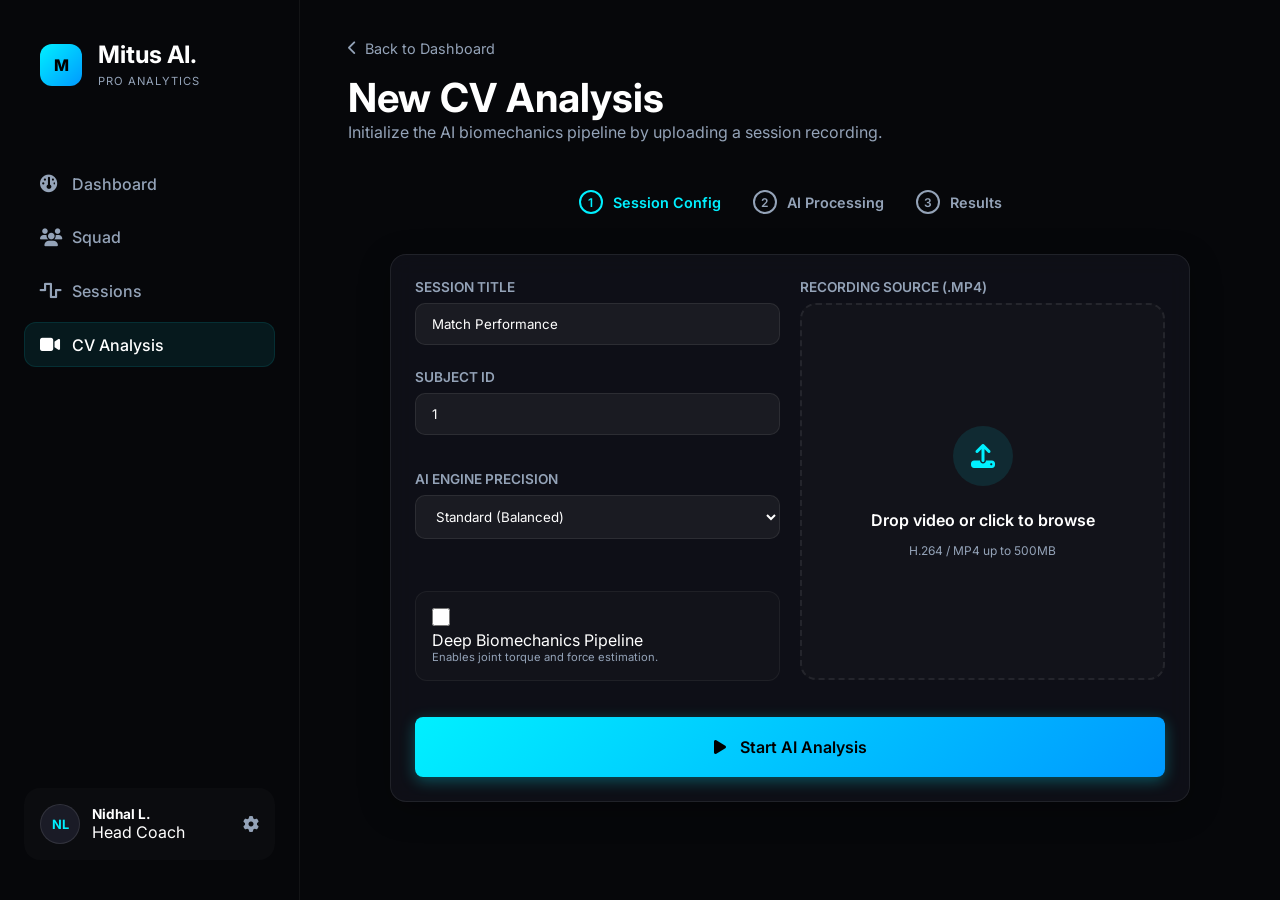
==== dashboard/index.html @ f9704382 "feat: update Procfile and README for improved project structure and clarity; add dashboard assets an" ====
<!DOCTYPE html>
<html lang="en">
<head>
    <meta charset="UTF-8">
    <meta name="viewport" content="width=device-width, initial-scale=1.0">
    <title>Mitus AI - CV Analysis</title>
    <!-- Fonts -->
    <link rel="preconnect" href="https://fonts.googleapis.com">
    <link rel="preconnect" href="https://fonts.gstatic.com" crossorigin>
    <link href="https://fonts.googleapis.com/css2?family=Inter:wght@300;400;500;600;700;800&family=Outfit:wght@400;600;800&display=swap" rel="stylesheet">
    <!-- Icons -->
    <link rel="stylesheet" href="https://cdnjs.cloudflare.com/ajax/libs/font-awesome/6.4.0/css/all.min.css">
    <link rel="stylesheet" href="dashboard.css">
    <style>
        .fade-in { animation: fadeIn 0.6s cubic-bezier(0.16, 1, 0.3, 1) forwards; }
        @keyframes fadeIn { from { opacity: 0; transform: translateY(20px); } to { opacity: 1; transform: translateY(0); } }
        
        .upload-card {
            max-width: 800px;
            margin: 2rem auto;
            width: 100%;
        }

        .step-indicator {
            display: flex;
            gap: 2rem;
            margin-bottom: 2.5rem;
            justify-content: center;
        }

        .step {
            display: flex;
            align-items: center;
            gap: 10px;
            color: var(--text-secondary);
            font-weight: 600;
            font-size: 0.9rem;
        }

        .step.active { color: var(--accent-neon); }
        .step-num {
            width: 24px;
            height: 24px;
            border-radius: 50%;
            border: 2px solid currentColor;
            display: flex;
            align-items: center;
            justify-content: center;
            font-size: 0.75rem;
        }

        .processing-view {
            display: none;
            flex-direction: column;
            align-items: center;
            justify-content: center;
            flex: 1;
            text-align: center;
        }

        .loading-ring-large {
            width: 150px;
            height: 150px;
            border: 4px solid rgba(0, 240, 255, 0.05);
            border-top: 4px solid var(--accent-neon);
            border-radius: 50%;
            animation: spin 1s linear infinite;
            margin-bottom: 3rem;
            position: relative;
            box-shadow: 0 0 40px rgba(0, 240, 255, 0.1);
        }

        .loading-ring-large::after {
            content: '';
            position: absolute;
            inset: 15px;
            border: 4px solid rgba(0, 153, 255, 0.05);
            border-bottom: 4px solid #0099ff;
            border-radius: 50%;
            animation: spin 1.5s linear reverse infinite;
        }
    </style>
</head>
<body>
    <div class="app-container">
        <!-- Sidebar -->
        <aside class="sidebar">
            <div class="brand">
                <div class="brand-logo" onclick="toggleSidebar()" style="cursor: pointer;">M</div>
                <div class="brand-text">
                    <h2>Mitus AI.</h2>
                    <span>PRO ANALYTICS</span>
                </div>
            </div>

            <nav>
                <ul class="nav-links">
                    <li><a href="dashboard.html"><i class="fa-solid fa-gauge"></i> <span>Dashboard</span></a></li>
                    <li><a href="#"><i class="fa-solid fa-users"></i> <span>Squad</span></a></li>
                    <li><a href="#"><i class="fa-solid fa-wave-square"></i> <span>Sessions</span></a></li>
                    <li class="active"><a href="/"><i class="fa-solid fa-video"></i> <span>CV Analysis</span></a></li>
                </ul>
            </nav>

            <div class="sidebar-footer">
                <div class="user-avatar">NL</div>
                <div class="user-info">
                    <h4>Nidhal L.</h4>
                    <p>Head Coach</p>
                </div>
                <i class="fa-solid fa-gear" style="margin-left: auto; color: var(--text-secondary); cursor: pointer;"></i>
            </div>
        </aside>

        <!-- Main Content -->
        <main class="main-content">
            
            <!-- STEP 1: UPLOAD INTERFACE -->
            <div id="uploadView" class="fade-in" style="width: 100%;">
                <header class="analysis-header" style="margin-bottom: 3rem;">
                    <div>
                        <a href="dashboard.html" class="back-link"><i class="fa-solid fa-chevron-left"></i> Back to Dashboard</a>
                        <h1 style="font-size: 2.5rem; margin-top: 0.5rem;">New CV Analysis</h1>
                        <p style="color: var(--text-secondary);">Initialize the AI biomechanics pipeline by uploading a session recording.</p>
                    </div>
                </header>

                <div class="step-indicator">
                    <div class="step active"><div class="step-num">1</div> Session Config</div>
                    <div class="step"><div class="step-num">2</div> AI Processing</div>
                    <div class="step"><div class="step-num">3</div> Results</div>
                </div>

                <div class="upload-card card glass">
                    <form id="analysisForm">
                        <div class="form-grid">
                            <!-- Left Column: Settings -->
                            <div class="span-6" style="display: flex; flex-direction: column; gap: 1.5rem;">
                                <div class="form-group">
                                    <label>Session Title</label>
                                    <input type="text" id="session_tags" name="session_tags" placeholder="e.g., Sprint Test - AC Milan" value="Match Performance">
                                </div>
                                <div class="form-grid" style="margin-bottom: 20px;">
                                    <div class="form-group span-12">
                                        <label for="player_id">Subject ID</label>
                                        <input type="number" id="player_id" name="player_id" value="1" min="1">
                                    </div>
                                    <div class="form-group span-12" style="margin-top: 1rem;">
                                        <label for="yolo_size">AI Engine Precision</label>
                                        <select id="yolo_size" name="yolo_size" style="width: 100%;">
                                            <option value="n">Nano (Real-time speed)</option>
                                            <option value="s" selected>Standard (Balanced)</option>
                                            <option value="m">Advanced (Clinical precision)</option>
                                            <option value="l">Elite (Maximum depth)</option>
                                        </select>
                                    </div>
                                    <!-- <div class="form-group span-12" style="margin-top: 1rem;">
                                        <label for="email">Send results to Email (Optional)</label>
                                        <input type="email" id="email" name="email" placeholder="e.g. coach@team.com" style="width: 100%;">
                                    </div> -->
                                </div>
                                <div class="checkbox-group" style="padding: 1rem; background: rgba(255,255,255,0.02); border-radius: 12px; border: 1px solid rgba(255,255,255,0.05);">
                                    <input type="checkbox" id="run_sports2d" name="run_sports2d">
                                    <div style="display: flex; flex-direction: column;">
                                        <label for="run_sports2d" style="margin: 0; color: white;">Deep Biomechanics Pipeline</label>
                                        <span style="font-size: 0.7rem; color: var(--text-secondary);">Enables joint torque and force estimation.</span>
                                    </div>
                                </div>
                            </div>

                            <!-- Right Column: Upload Area -->
                            <div class="span-6">
                                <div class="form-group" style="height: 100%;">
                                    <label>Recording Source (.MP4)</label>
                                    <div class="file-drop-zone" id="dropZone" style="height: calc(100% - 25px); min-height: 250px; display: flex; align-items: center; justify-content: center;">
                                        <input type="file" id="file" name="file" accept="video/mp4" required>
                                        <div class="drop-zone-text">
                                            <div style="width: 60px; height: 60px; border-radius: 50%; background: rgba(0,240,255,0.1); display: flex; align-items: center; justify-content: center; margin-bottom: 1rem;">
                                                <i class="fa-solid fa-upload" style="font-size: 1.5rem; color: var(--accent-neon);"></i>
                                            </div>
                                            <span style="font-weight: 600; color: white;">Drop video or click to browse</span>
                                            <p style="font-size: 0.75rem; margin-top: 5px;">H.264 / MP4 up to 500MB</p>
                                        </div>
                                    </div>
                                </div>
                            </div>

                            <div class="span-12" style="margin-top: 1rem;">
                                <button type="submit" id="submitBtn" class="btn btn-primary" style="width: 100%; padding: 1.25rem; font-size: 1rem;">
                                    <i class="fa-solid fa-play" style="margin-right: 10px;"></i> Start AI Analysis
                                </button>
                            </div>
                        </div>
                    </form>
                </div>
            </div>

            <!-- STEP 2: PROCESSING STATE -->
            <div id="processingView" class="processing-view fade-in">
                <div class="loading-ring-large"></div>
                <h1 id="loaderTitle" style="font-size: 2.5rem; margin-bottom: 1rem;">Neural Network Active</h1>
                <p id="loaderText" style="color: var(--text-secondary); font-size: 1.1rem; max-width: 500px; line-height: 1.6;">
                    The Mitus AI Engine is currently processing your video frames. This includes pose estimation, trajectory mapping, and biomechanical modeling.
                </p>
                
                <div style="width: 100%; max-width: 600px; margin-top: 4rem;">
                    <div style="display: flex; justify-content: space-between; margin-bottom: 10px; font-size: 0.85rem; font-weight: 600;">
                        <span id="currentStatus" style="color: var(--accent-neon);">INITIALIZING PIPELINE</span>
                        <span id="progressPercent">0%</span>
                    </div>
                    <div class="progress-track" style="width: 100%; height: 8px; background: rgba(255,255,255,0.05); border-radius: 4px; overflow: hidden;">
                        <div class="progress-fill" id="progressBar" style="height: 100%; background: linear-gradient(90deg, var(--accent-neon), #0099ff); width: 0%; box-shadow: 0 0 20px rgba(0,240,255,0.3); transition: width 0.5s ease;"></div>
                    </div>
                </div>

                <div id="eventStream" class="glass" style="margin-top: 3rem; width: 100%; max-width: 600px; border-radius: 16px; padding: 1.5rem; text-align: left;">
                    <h4 style="margin-bottom: 1rem; font-size: 0.8rem; text-transform: uppercase; color: var(--text-secondary); letter-spacing: 1px;">Telemetry Log</h4>
                    <div id="logItems" style="display: flex; flex-direction: column; gap: 8px;">
                        <!-- Logs will appear here -->
                    </div>
                </div>
            </div>

        </main>
    </div>

    <script>
        const form = document.getElementById('analysisForm');
        const submitBtn = document.getElementById('submitBtn');
        const uploadView = document.getElementById('uploadView');
        const processingView = document.getElementById('processingView');
        const progressBar = document.getElementById('progressBar');
        const progressPercent = document.getElementById('progressPercent');
        const currentStatus = document.getElementById('currentStatus');
        const logItems = document.getElementById('logItems');
        const loaderText = document.getElementById('loaderText');

        function toggleSidebar() {
            document.querySelector('.sidebar').classList.toggle('collapsed');
        }

        let pollInterval = null;
        let lastLogIndex = 0;

        function addLog(msg) {
            const div = document.createElement('div');
            div.className = 'fade-in';
            div.style.fontSize = '0.85rem';
            div.style.padding = '8px 12px';
            div.style.background = 'rgba(255,255,255,0.02)';
            div.style.borderRadius = '8px';
            div.style.color = '#94a3b8';
            div.innerHTML = `<span style="color: var(--accent-neon); margin-right: 10px;">[${new Date().toLocaleTimeString()}]</span> ${msg}`;
            logItems.prepend(div);
            if (logItems.children.length > 5) logItems.lastElementChild.remove();
        }

        function updateTelemetry(logs) {
            if (!logs || !Array.isArray(logs)) return;
            
            for (let i = lastLogIndex; i < logs.length; i++) {
                const logMsg = logs[i].split(' - ')[1] || logs[i];
                currentStatus.innerText = logMsg.toUpperCase();
                addLog(logMsg);
                
                // Heuristic for progress
                let progress = Math.min(95, (i / logs.length) * 100 + 10);
                if (logMsg.toLowerCase().includes('finalized')) progress = 100;
                
                progressBar.style.width = `${progress}%`;
                progressPercent.innerText = `${Math.round(progress)}%`;
                lastLogIndex++;
            }
        }

        async function pollStatus(jobId) {
            try {
                const response = await fetch(`/analyses/${jobId}`);
                if (!response.ok) return;
                
                const data = await response.json();
                updateTelemetry(data.logs);

                if (data.status === 'success') {
                    clearInterval(pollInterval);
                    progressBar.style.width = '100%';
                    progressPercent.innerText = '100%';
                    currentStatus.innerText = "PIPELINE COMPLETED";
                    
                    setTimeout(() => {
                        window.location.href = `dashboard.html?job_id=${jobId}`;
                    }, 1000);
                } else if (data.status === 'failed') {
                    clearInterval(pollInterval);
                    currentStatus.innerText = "ANALYSIS FAILED";
                    currentStatus.style.color = "#ef4444";
                    loaderText.innerText = data.error || "A critical error occurred in the AI engine.";
                    submitBtn.disabled = false;
                    addLog("CRITICAL ERROR: " + (data.error || "Engine Stopped"));
                }
            } catch (err) {
                console.error("Polling Error:", err);
            }
        }

        form.onsubmit = async (e) => {
            e.preventDefault();
            
            const fileInput = document.getElementById('file');
            if (fileInput.files.length === 0) {
                alert("Please select a video file.");
                return;
            }

            submitBtn.disabled = true;
            uploadView.style.display = 'none';
            processingView.style.display = 'flex';
            
            addLog("Uploading high-resolution capture...");
            
            const formData = new FormData(form);
            try {
                const response = await fetch('/analyze', {
                    method: 'POST',
                    body: formData
                });

                const data = await response.json();
                if (response.status === 202 || response.ok) {
                    addLog("Stream accepted by AI gateway.");
                    addLog("Job UUID: " + data.job_id);
                    pollInterval = setInterval(() => pollStatus(data.job_id), 2500);
                } else {
                    throw new Error(data.detail || 'Analysis failed to start');
                }
            } catch (err) {
                processingView.style.display = 'none';
                uploadView.style.display = 'block';
                alert("Error initializing pipeline: " + err.message);
                submitBtn.disabled = false;
            }
        };

        // File drop zone logic
        const dropZone = document.getElementById('dropZone');
        const fileInput = document.getElementById('file');

        fileInput.onchange = () => {
            if (fileInput.files.length > 0) {
                const name = fileInput.files[0].name;
                dropZone.querySelector('span').innerText = name;
                dropZone.querySelector('span').style.color = "var(--accent-neon)";
                dropZone.style.borderColor = "var(--accent-neon)";
                addLog("File selected: " + name);
            }
        };
    </script>
</body>
</html>
---- dashboard/dashboard.css ----
:root {
    --bg-dark: #090a0f;
    --bg-card: rgba(20, 22, 32, 0.6);
    --bg-card-hover: rgba(30, 34, 50, 0.8);
    --border-glass: rgba(255, 255, 255, 0.08);
    --text-primary: #ffffff;
    --text-secondary: #94a3b8;
    --accent-neon: #00f0ff;
    --accent-highlight: #ffcb00;
    --risk-low: #10b981;
    --risk-medium: #f59e0b;
    --risk-high: #ef4444;
    
    --font-heading: 'Outfit', sans-serif;
    --font-body: 'Inter', sans-serif;
}

* {
    margin: 0;
    padding: 0;
    box-sizing: border-box;
}

body {
    background-color: var(--bg-dark);
    background-image: 
        radial-gradient(at 0% 0%, rgba(0, 240, 255, 0.1) 0px, transparent 50%),
        radial-gradient(at 100% 100%, rgba(255, 203, 0, 0.05) 0px, transparent 50%);
    background-attachment: fixed;
    color: var(--text-primary);
    font-family: var(--font-body);
    min-height: 100vh;
    overflow-x: hidden;
}

/* Glassmorphism Utilities */
.glass {
    background: var(--bg-card);
    backdrop-filter: blur(12px);
    -webkit-backdrop-filter: blur(12px);
    border: 1px solid var(--border-glass);
    box-shadow: 0 8px 32px 0 rgba(0, 0, 0, 0.3);
}

/* Layout */
.app-container {
    display: flex;
    width: 100%;
    min-height: 100vh;
    background: #06070a;
}

/* Navigation Sidebar */
.sidebar {
    width: 300px;
    background: #06070a;
    border-right: 1px solid rgba(255, 255, 255, 0.05);
    display: flex;
    flex-direction: column;
    padding: 2.5rem 1.5rem;
    flex-shrink: 0;
    position: sticky;
    top: 0;
    height: 100vh;
    transition: width 0.3s cubic-bezier(0.4, 0, 0.2, 1);
    overflow: hidden;
}

.sidebar.collapsed {
    width: 88px;
    padding: 2.25rem 0;
    align-items: center;
}

.main-content {
    flex: 1;
    padding: 2.5rem 3rem;
    overflow-y: auto;
    display: flex;
    flex-direction: column;
    gap: 2rem;
    width: 100%;
}

.brand {
    margin-bottom: 3.5rem;
    display: flex;
    align-items: center;
    gap: 16px;
    padding: 0 1rem;
    width: 100%;
    transition: all 0.3s ease;
}

.sidebar.collapsed .brand {
    padding: 0;
    justify-content: center;
}

.brand-logo {
    width: 42px;
    height: 42px;
    background: linear-gradient(135deg, var(--accent-neon) 0%, #0099ff 100%);
    border-radius: 12px;
    display: flex;
    align-items: center;
    justify-content: center;
    font-weight: 800;
    color: #000;
    flex-shrink: 0;
    transition: all 0.3s ease;
}

.sidebar.collapsed .brand-logo {
    width: 48px;
    height: 48px;
    border-radius: 50%;
}

.brand-text {
    transition: opacity 0.2s ease, transform 0.2s ease;
    white-space: nowrap;
}

.sidebar.collapsed .brand-text {
    opacity: 0;
    pointer-events: none;
    transform: translateX(-10px);
}

.brand-text span {
    font-size: 0.7rem;
    text-transform: uppercase;
    color: var(--text-secondary);
    letter-spacing: 1px;
}

.nav-links {
    list-style: none;
    margin-top: 1rem;
}

.nav-links li {
    margin-bottom: 0.5rem;
}

.nav-links a {
    display: flex;
    align-items: center;
    gap: 12px;
    padding: 0.8rem 1rem;
    border-radius: 12px;
    color: var(--text-secondary);
    text-decoration: none;
    font-weight: 500;
    transition: all 0.3s cubic-bezier(0.4, 0, 0.2, 1);
    white-space: nowrap;
}

.sidebar.collapsed .nav-links a {
    width: 48px;
    height: 48px;
    padding: 0;
    justify-content: center;
    margin: 0 auto;
}

.sidebar.collapsed .nav-links a i {
    width: auto;
    font-size: 1.25rem;
}

.nav-links a:hover {
    color: white;
    background: rgba(255, 255, 255, 0.03);
}

.nav-links li.active a {
    color: white;
    background: rgba(0, 240, 255, 0.08);
    box-shadow: inset 0 0 0 1px rgba(0, 240, 255, 0.1);
}

.nav-links a i {
    font-size: 1.1rem;
    width: 20px;
}

.sidebar-footer {
    margin-top: auto;
    padding: 1rem;
    background: rgba(255, 255, 255, 0.02);
    border-radius: 16px;
    display: flex;
    align-items: center;
    gap: 12px;
}

.user-avatar {
    width: 40px;
    height: 40px;
    border-radius: 50%;
    background: #1a1b26;
    display: flex;
    align-items: center;
    justify-content: center;
    font-weight: bold;
    color: var(--accent-neon);
    font-size: 0.8rem;
    border: 1px solid rgba(255,255,255,0.1);
}

.user-info h4 {
    font-size: 0.85rem;
    margin: 0;
}

.sidebar.collapsed .user-info {
    display: none;
}

.sidebar.collapsed .sidebar-footer {
    width: 48px;
    height: 48px;
    padding: 0;
    justify-content: center;
    background: transparent;
    border: 1px solid rgba(255,255,255,0.05);
}

.sidebar.collapsed .user-avatar {
    width: 36px;
    height: 36px;
    margin: 0;
}

/* CV Feed Specific Styles */
.analysis-header {
    display: flex;
    justify-content: space-between;
    align-items: center;
    margin-bottom: 2rem;
}

.back-link {
    display: flex;
    align-items: center;
    gap: 8px;
    color: var(--text-secondary);
    text-decoration: none;
    font-size: 0.9rem;
    margin-bottom: 1rem;
}

.cv-feed-container {
    display: grid;
    grid-template-columns: 1fr 350px;
    gap: 2rem;
    flex: 1;
    min-height: 0;
}

.video-container {
    background: #000;
    border-radius: 20px;
    overflow: hidden;
    position: relative;
    border: 1px solid rgba(255, 255, 255, 0.05);
}

.video-overlay-top {
    position: absolute;
    top: 20px;
    left: 20px;
    right: 20px;
    display: flex;
    justify-content: space-between;
    pointer-events: none;
}

.rec-status {
    display: flex;
    align-items: center;
    gap: 8px;
    color: white;
    font-weight: 700;
    font-size: 0.8rem;
    letter-spacing: 1px;
}

.rec-dot {
    width: 10px;
    height: 10px;
    background: #ff4444;
    border-radius: 50%;
    animation: blink 1s infinite;
}

@keyframes blink {
    50% { opacity: 0; }
}

.cam-meta {
    display: flex;
    gap: 10px;
}

.meta-pill {
    background: rgba(0, 0, 0, 0.5);
    backdrop-filter: blur(4px);
    padding: 4px 12px;
    border-radius: 6px;
    font-size: 0.7rem;
    font-weight: 600;
    color: rgba(255,255,255,0.7);
    border: 1px solid rgba(255,255,255,0.1);
}

.video-overlay-bottom {
    position: absolute;
    bottom: 20px;
    left: 20px;
    right: 20px;
    background: rgba(0, 0, 0, 0.5);
    backdrop-filter: blur(8px);
    padding: 15px 25px;
    border-radius: 12px;
    border: 1px solid rgba(255, 255, 255, 0.05);
    display: flex;
    gap: 30px;
}

.status-item label {
    display: block;
    font-size: 0.65rem;
    color: var(--text-secondary);
    text-transform: uppercase;
    margin-bottom: 2px;
}

.status-item span {
    font-size: 0.85rem;
    font-weight: 600;
    color: var(--accent-neon);
}

.event-stream {
    background: var(--bg-card);
    border-radius: 20px;
    padding: 1.5rem;
    display: flex;
    flex-direction: column;
}

.event-list {
    margin-top: 1rem;
    display: flex;
    flex-direction: column;
    gap: 1rem;
    overflow-y: auto;
}

.event-item {
    display: flex;
    gap: 12px;
    padding-bottom: 1rem;
    border-bottom: 1px solid rgba(255, 255, 255, 0.03);
}

.event-icon {
    width: 32px;
    height: 32px;
    border-radius: 8px;
    background: rgba(0, 240, 255, 0.1);
    display: flex;
    align-items: center;
    justify-content: center;
    color: var(--accent-neon);
    flex-shrink: 0;
}

.event-details p {
    font-size: 0.85rem;
    margin: 0;
    color: white;
}

.event-details span {
    font-size: 0.75rem;
    color: var(--text-secondary);
}

/* Loading Animations */
.loading-overlay {
    position: absolute;
    top: 0;
    left: 0;
    right: 0;
    bottom: 0;
    background: rgba(6, 7, 10, 0.9);
    display: flex;
    flex-direction: column;
    align-items: center;
    justify-content: center;
    z-index: 10;
}

.ai-core-container {
    position: relative;
    width: 120px;
    height: 120px;
    margin-bottom: 2rem;
}

.core-ring {
    position: absolute;
    width: 100%;
    height: 100%;
    border: 2px solid transparent;
    border-top-color: var(--accent-neon);
    border-radius: 50%;
    animation: spin 2s linear infinite;
}

.core-ring:nth-child(2) {
    width: 80%;
    height: 80%;
    left: 10%;
    top: 10%;
    border-top-color: #0099ff;
    animation: spin 1.5s linear reverse infinite;
}

.core-inner {
    position: absolute;
    width: 40px;
    height: 40px;
    left: 40px;
    top: 40px;
    background: var(--accent-neon);
    border-radius: 50%;
    box-shadow: 0 0 30px var(--accent-neon);
    animation: pulse-glow 2s ease-in-out infinite;
}

@keyframes pulse-glow {
    0%, 100% { transform: scale(1); opacity: 0.8; }
    50% { transform: scale(1.1); opacity: 1; }
}

.loading-text-main {
    font-size: 1.2rem;
    font-weight: 700;
    color: white;
    margin-bottom: 0.5rem;
}

.loading-text-sub {
    font-size: 0.9rem;
    color: var(--text-secondary);
}

.progress-track {
    width: 300px;
    height: 4px;
    background: rgba(255,255,255,0.05);
    border-radius: 2px;
    margin-top: 1.5rem;
    overflow: hidden;
}

.progress-fill {
    height: 100%;
    background: var(--accent-neon);
    width: 0%;
    transition: width 0.5s ease;
    box-shadow: 0 0 10px var(--accent-neon);
}

/* Top Nav */
.top-nav {
    display: flex;
    justify-content: space-between;
    align-items: center;
    padding: 1.5rem 2rem;
    border-radius: 16px;
}

.btn {
    padding: 0.75rem 1.5rem;
    border-radius: 8px;
    font-weight: 600;
    cursor: pointer;
    transition: all 0.3s ease;
    border: none;
    font-family: var(--font-body);
}

.btn-primary {
    background: linear-gradient(135deg, var(--accent-neon) 0%, #0099ff 100%);
    color: #000;
    box-shadow: 0 4px 15px rgba(0, 240, 255, 0.3);
}

.btn-primary:hover {
    transform: translateY(-2px);
    box-shadow: 0 6px 20px rgba(0, 240, 255, 0.5);
}

/* Grid System */
.dashboard-grid {
    display: grid;
    grid-template-columns: repeat(12, 1fr);
    grid-auto-rows: min-content;
    gap: 1.5rem;
}

.span-12 { grid-column: span 12; }
.span-8 { grid-column: span 8; }
.span-6 { grid-column: span 6; }
.span-4 { grid-column: span 4; }

/* Cards */
.card {
    border-radius: 16px;
    padding: 1.5rem;
    display: flex;
    flex-direction: column;
}

.card-header {
    display: flex;
    justify-content: space-between;
    align-items: center;
    margin-bottom: 1rem;
}

.card-header h3 {
    font-size: 1.1rem;
    font-weight: 600;
}

/* Badges */
.badge {
    padding: 0.25rem 0.75rem;
    border-radius: 20px;
    font-size: 0.75rem;
    font-weight: 700;
    letter-spacing: 0.05em;
}

.badge.live {
    background: rgba(239, 68, 68, 0.2);
    color: var(--risk-high);
    border: 1px solid rgba(239, 68, 68, 0.3);
    animation: pulse 2s infinite;
}

@keyframes pulse {
    0% { box-shadow: 0 0 0 0 rgba(239, 68, 68, 0.4); }
    70% { box-shadow: 0 0 0 10px rgba(239, 68, 68, 0); }
    100% { box-shadow: 0 0 0 0 rgba(239, 68, 68, 0); }
}

/* Video */
.video-wrapper {
    flex: 1;
    min-height: 400px;
    aspect-ratio: 16 / 9;
    border-radius: 8px;
    overflow: hidden;
    background: #000;
    position: relative;
    box-shadow: inset 0 0 20px rgba(0,0,0,0.5);
}

video {
    width: 100%;
    height: 100%;
    object-fit: contain;
    display: block;
}

/* KPI Cards Section */
.grid-column {
    display: flex;
    flex-direction: column;
    gap: 1.5rem;
}

.kpi-card {
    padding: 1.5rem;
    border-radius: 16px;
    display: flex;
    align-items: center;
    gap: 1.25rem;
    transition: transform 0.3s ease, background 0.3s ease;
}

.kpi-card:hover {
    transform: translateY(-5px);
    background: var(--bg-card-hover);
}

.kpi-icon {
    width: 50px;
    height: 50px;
    border-radius: 12px;
    background: rgba(255, 255, 255, 0.05);
    display: flex;
    align-items: center;
    justify-content: center;
}

/* Dynamic KPI colors based on classes */
.kpi-card.risk-low { border-left: 4px solid var(--risk-low); }
.kpi-card.risk-medium { border-left: 4px solid var(--risk-medium); }
.kpi-card.risk-high { border-left: 4px solid var(--risk-high); }

.kpi-details h4 {
    color: var(--text-secondary);
    font-size: 0.85rem;
    text-transform: uppercase;
    letter-spacing: 0.05em;
    margin-bottom: 0.25rem;
}

.kpi-details h2 {
    font-size: 1.8rem;
    margin-bottom: 0.25rem;
}

.kpi-details p {
    font-size: 0.8rem;
    color: var(--text-secondary);
}

/* Charts */
.chart-container {
    position: relative;
    height: 250px;
    width: 100%;
}

.chart-container.large {
    height: 350px;
}

/* Scrollbar styling */
::-webkit-scrollbar {
    width: 8px;
}
::-webkit-scrollbar-track {
    background: var(--bg-dark);
}
::-webkit-scrollbar-thumb {
    background: rgba(255,255,255,0.1);
    border-radius: 4px;
}
::-webkit-scrollbar-thumb:hover {
    background: rgba(255,255,255,0.2);
}

.btn-secondary {
    background: rgba(255, 255, 255, 0.05);
    color: var(--text-primary);
    border: 1px solid var(--border-glass);
}

.btn-secondary:hover {
    background: rgba(255, 255, 255, 0.1);
}

/* History Section */
.history-section {
    position: absolute;
    top: 100px;
    right: 2rem;
    width: 400px;
    z-index: 100;
    max-height: calc(100vh - 120px);
    overflow-y: auto;
    animation: slideInRight 0.3s ease-out;
}

@keyframes slideInRight {
    from { transform: translateX(100%); opacity: 0; }
    to { transform: translateX(0); opacity: 1; }
}

.history-list {
    display: flex;
    flex-direction: column;
    gap: 0.75rem;
}

.history-item {
    background: rgba(255, 255, 255, 0.03);
    border-radius: 10px;
    padding: 1rem;
    cursor: pointer;
    transition: all 0.2s ease;
    border: 1px solid transparent;
}

.history-item:hover {
    background: rgba(255, 255, 255, 0.08);
    border-color: var(--accent-neon);
}

.history-item h4 {
    font-size: 0.95rem;
    margin-bottom: 0.25rem;
}

.history-item .meta {
    font-size: 0.8rem;
    color: var(--text-secondary);
}

/* Modals */
.modal-overlay {
    position: fixed;
    top: 0;
    left: 0;
    width: 100%;
    height: 100%;
    background: rgba(0, 0, 0, 0.85);
    backdrop-filter: blur(10px);
    display: flex;
    align-items: center;
    justify-content: center;
    z-index: 2000;
}

.modal-content {
    width: 600px;
    max-width: 90%;
    border-radius: 24px;
    padding: 2.5rem;
    position: relative;
}

.modal-header {
    display: flex;
    justify-content: space-between;
    align-items: center;
    margin-bottom: 2rem;
}

.close-btn {
    background: none;
    border: none;
    color: var(--text-secondary);
    font-size: 2rem;
    cursor: pointer;
    line-height: 1;
}

/* Forms */
.form-grid {
    display: grid;
    grid-template-columns: repeat(12, 1fr);
    gap: 1.25rem;
}

.form-group {
    display: flex;
    flex-direction: column;
    gap: 0.5rem;
}

.form-group label {
    font-size: 0.85rem;
    font-weight: 600;
    color: var(--text-secondary);
    text-transform: uppercase;
}

.form-group input[type="text"],
.form-group input[type="number"],
.form-group input[type="email"],
.form-group select {
    background: rgba(255, 255, 255, 0.05);
    border: 1px solid var(--border-glass);
    padding: 0.75rem 1rem;
    border-radius: 10px;
    color: white;
    font-family: var(--font-body);
}

.form-group input:focus, .form-group select:focus {
    outline: none;
    border-color: var(--accent-neon);
    background: rgba(255, 255, 255, 0.1);
}

.checkbox-group {
    flex-direction: row !important;
    align-items: center;
    gap: 0.75rem !important;
    margin-top: 0.5rem;
}

.checkbox-group input {
    width: 18px;
    height: 18px;
}

/* File Drop Zone */
.file-drop-zone {
    border: 2px dashed var(--border-glass);
    border-radius: 16px;
    padding: 2rem;
    text-align: center;
    transition: all 0.3s ease;
    cursor: pointer;
    position: relative;
    background: rgba(255, 255, 255, 0.02);
}

.file-drop-zone:hover {
    border-color: var(--accent-neon);
    background: rgba(0, 240, 255, 0.05);
}

.file-drop-zone input {
    position: absolute;
    width: 100%;
    height: 100%;
    top: 0;
    left: 0;
    opacity: 0;
    cursor: pointer;
}

.drop-zone-text {
    display: flex;
    flex-direction: column;
    align-items: center;
    gap: 0.5rem;
    color: var(--text-secondary);
}

.modal-footer {
    margin-top: 2rem;
    display: flex;
    justify-content: flex-end;
    gap: 1rem;
}

/* Upload Progress */
.upload-progress {
    text-align: center;
    padding: 2rem 0;
}

.spinner {
    width: 60px;
    height: 60px;
    border: 4px solid var(--border-glass);
    border-top: 4px solid var(--accent-neon);
    border-radius: 50%;
    margin: 0 auto 1.5rem;
    animation: spin 1s linear infinite;
}

@keyframes spin {
    to { transform: rotate(360deg); }
}

.progress-bar-container {
    height: 8px;
    background: rgba(255, 255, 255, 0.05);
    border-radius: 4px;
    margin-top: 1.5rem;
    overflow: hidden;
}

.progress-bar {
    height: 100%;
    background: linear-gradient(90deg, var(--accent-neon), #0099ff);
    width: 0%;
    transition: width 0.3s ease;
}

/* Responsive */
/* Individual Biometric Cards */
.gait-metric-card {
    text-align: center;
    padding: 1.5rem !important;
}

.gait-metric-card h4 {
    color: var(--text-secondary);
    font-size: 0.85rem;
    text-transform: uppercase;
    letter-spacing: 0.1em;
    margin-bottom: 1rem;
}

.gait-value {
    font-family: var(--font-heading);
    font-size: 2.2rem;
    font-weight: 800;
    color: var(--accent-highlight);
    text-shadow: 0 0 20px rgba(255, 203, 0, 0.2);
}

/* Bottom Resources Row */
.resource-list-bottom {
    display: flex;
    gap: 2.5rem;
    padding: 0.5rem 0;
}

.resource-group-row {
    flex: 1;
}

.resource-group-row h4 {
    color: var(--text-secondary);
    font-size: 0.75rem;
    text-transform: uppercase;
    margin-bottom: 1rem;
    border-bottom: 1px solid var(--border-glass);
    padding-bottom: 0.5rem;
}

.file-links-row {
    display: grid;
    grid-template-columns: repeat(auto-fill, minmax(200px, 1fr));
    gap: 0.75rem;
}

.file-link {
    display: flex;
    align-items: center;
    justify-content: space-between;
    padding: 0.75rem 1rem;
    background: rgba(255, 255, 255, 0.03);
    border-radius: 8px;
    text-decoration: none;
    color: var(--text-primary);
    font-size: 0.85rem;
    transition: all 0.3s ease;
    border: 1px solid transparent;
}

.file-link:hover {
    background: rgba(255, 255, 255, 0.08);
    border-color: var(--accent-neon);
    transform: translateY(-3px);
}

.file-link .badge {
    background: rgba(0, 240, 255, 0.1);
    color: var(--accent-neon);
    font-size: 0.65rem;
}

@media (max-width: 1200px) {
    .resource-list-bottom { flex-direction: column; gap: 1.5rem; }
}

/* Toast Notifications */
.toast-container {
    position: fixed;
    bottom: 2rem;
    right: 2rem;
    z-index: 9999;
    display: flex;
    flex-direction: column;
    gap: 1rem;
}

.toast {
    background: rgba(6, 7, 10, 0.95);
    backdrop-filter: blur(16px);
    border: 1px solid rgba(0, 240, 255, 0.2);
    box-shadow: 0 10px 40px rgba(0, 0, 0, 0.5);
    padding: 1.25rem 2rem;
    border-radius: 16px;
    display: flex;
    align-items: center;
    gap: 1.25rem;
    transform: translateX(120%);
    transition: transform 0.4s cubic-bezier(0.16, 1, 0.3, 1);
    min-width: 320px;
}

.toast.show {
    transform: translateX(0);
}

.toast-icon {
    width: 40px;
    height: 40px;
    background: rgba(0, 240, 255, 0.1);
    color: var(--accent-neon);
    border-radius: 50%;
    display: flex;
    align-items: center;
    justify-content: center;
    font-size: 1.25rem;
}

.toast-content h4 {
    font-size: 0.95rem;
    margin-bottom: 0.25rem;
    color: white;
}

.toast-content p {
    font-size: 0.8rem;
    color: var(--text-secondary);
    margin: 0;
}
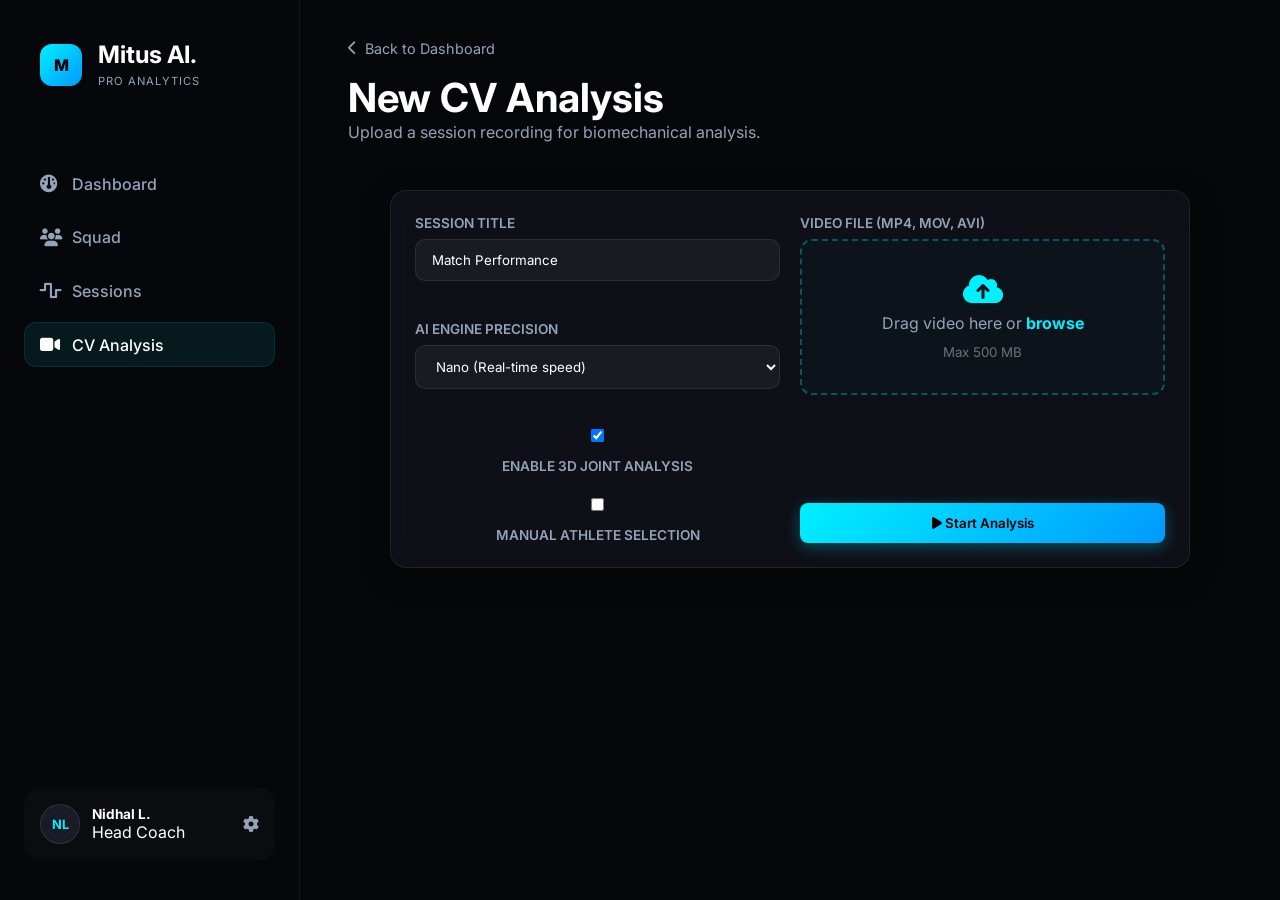
==== commit 8fb1e679: "feat: enhance analysis scripts for improved user experience and functionality - Updated README.md to" ====
--- a/dashboard/index.html
+++ b/dashboard/index.html
@@ -15,70 +15,11 @@
         .fade-in { animation: fadeIn 0.6s cubic-bezier(0.16, 1, 0.3, 1) forwards; }
         @keyframes fadeIn { from { opacity: 0; transform: translateY(20px); } to { opacity: 1; transform: translateY(0); } }
         
-        .upload-card {
-            max-width: 800px;
-            margin: 2rem auto;
-            width: 100%;
-        }
-
-        .step-indicator {
-            display: flex;
-            gap: 2rem;
-            margin-bottom: 2.5rem;
-            justify-content: center;
-        }
-
-        .step {
-            display: flex;
-            align-items: center;
-            gap: 10px;
-            color: var(--text-secondary);
-            font-weight: 600;
-            font-size: 0.9rem;
-        }
-
-        .step.active { color: var(--accent-neon); }
-        .step-num {
-            width: 24px;
-            height: 24px;
-            border-radius: 50%;
-            border: 2px solid currentColor;
-            display: flex;
-            align-items: center;
-            justify-content: center;
-            font-size: 0.75rem;
-        }
-
-        .processing-view {
-            display: none;
-            flex-direction: column;
-            align-items: center;
-            justify-content: center;
-            flex: 1;
-            text-align: center;
-        }
-
-        .loading-ring-large {
-            width: 150px;
-            height: 150px;
-            border: 4px solid rgba(0, 240, 255, 0.05);
-            border-top: 4px solid var(--accent-neon);
-            border-radius: 50%;
-            animation: spin 1s linear infinite;
-            margin-bottom: 3rem;
-            position: relative;
-            box-shadow: 0 0 40px rgba(0, 240, 255, 0.1);
-        }
-
-        .loading-ring-large::after {
-            content: '';
-            position: absolute;
-            inset: 15px;
-            border: 4px solid rgba(0, 153, 255, 0.05);
-            border-bottom: 4px solid #0099ff;
-            border-radius: 50%;
-            animation: spin 1.5s linear reverse infinite;
-        }
+        .upload-card { max-width: 800px; margin: 2rem auto; width: 100%; }
+        .processing-view { display: none; flex-direction: column; align-items: center; justify-content: center; flex: 1; text-align: center; }
+        .loading-ring-large { width: 150px; height: 150px; border: 4px solid rgba(0, 240, 255, 0.05); border-top: 4px solid var(--accent-neon); border-radius: 50%; animation: spin 1s linear infinite; margin-bottom: 3rem; position: relative; box-shadow: 0 0 40px rgba(0, 240, 255, 0.1); }
+        .loading-ring-large::after { content: ''; position: absolute; inset: 15px; border: 4px solid rgba(0, 153, 255, 0.05); border-bottom: 4px solid #0099ff; border-radius: 50%; animation: spin 1.5s linear reverse infinite; }
+        @keyframes spin { to { transform: rotate(360deg); } }
     </style>
 </head>
 <body>
@@ -115,21 +56,15 @@
         <!-- Main Content -->
         <main class="main-content">
             
-            <!-- STEP 1: UPLOAD INTERFACE -->
+            <!-- UPLOAD INTERFACE -->
             <div id="uploadView" class="fade-in" style="width: 100%;">
                 <header class="analysis-header" style="margin-bottom: 3rem;">
                     <div>
                         <a href="dashboard.html" class="back-link"><i class="fa-solid fa-chevron-left"></i> Back to Dashboard</a>
                         <h1 style="font-size: 2.5rem; margin-top: 0.5rem;">New CV Analysis</h1>
-                        <p style="color: var(--text-secondary);">Initialize the AI biomechanics pipeline by uploading a session recording.</p>
+                        <p style="color: var(--text-secondary);">Upload a session recording for biomechanical analysis.</p>
                     </div>
                 </header>
-
-                <div class="step-indicator">
-                    <div class="step active"><div class="step-num">1</div> Session Config</div>
-                    <div class="step"><div class="step-num">2</div> AI Processing</div>
-                    <div class="step"><div class="step-num">3</div> Results</div>
-                </div>
 
                 <div class="upload-card card glass">
                     <form id="analysisForm">
@@ -140,54 +75,45 @@
                                     <label>Session Title</label>
                                     <input type="text" id="session_tags" name="session_tags" placeholder="e.g., Sprint Test - AC Milan" value="Match Performance">
                                 </div>
-                                <div class="form-grid" style="margin-bottom: 20px;">
-                                    <div class="form-group span-12">
-                                        <label for="player_id">Subject ID</label>
-                                        <input type="number" id="player_id" name="player_id" value="1" min="1">
+                                <div class="form-group" style="margin-top: 1rem;">
+                                    <label for="yolo_size">AI Engine Precision</label>
+                                    <select id="yolo_size" name="yolo_size" style="width: 100%;">
+                                        <option value="n">Nano (Real-time speed)</option>
+                                        <option value="m">Medium</option>
+                                        <option value="l">Large (Best accuracy)</option>
+                                    </select>
+                                </div>
+                                <div class="form-group" style="display: flex; align-items: center; gap: 1rem; margin-top: 1rem;">
+                                    <input type="checkbox" id="run_sports2d" name="run_sports2d" checked>
+                                    <label for="run_sports2d" style="margin: 0;">Enable 3D Joint Analysis</label>
+                                </div>
+                                <div class="form-group" style="display: flex; align-items: center; gap: 1rem;">
+                                    <input type="checkbox" id="pick" name="pick">
+                                    <label for="pick" style="margin: 0;">Manual Athlete Selection</label>
+                                </div>
+                            </div>
+
+                            <!-- Right Column: File Upload -->
+                            <div class="span-6" style="display: flex; flex-direction: column; justify-content: space-between;">
+                                <div class="form-group">
+                                    <label>Video File (MP4, MOV, AVI)</label>
+                                    <div style="
+                                        border: 2px dashed rgba(0, 240, 255, 0.3);
+                                        border-radius: 12px;
+                                        padding: 2rem;
+                                        text-align: center;
+                                        cursor: pointer;
+                                        transition: all 0.3s ease;
+                                        background: rgba(0, 240, 255, 0.02);
+                                    " id="dropZone">
+                                        <i class="fa-solid fa-cloud-arrow-up" style="font-size: 2rem; color: var(--accent-neon); margin-bottom: 0.5rem; display: block;"></i>
+                                        <p style="color: var(--text-secondary); margin: 0.5rem 0;">Drag video here or <strong style="color: var(--accent-neon);">browse</strong></p>
+                                        <small style="color: rgba(255,255,255,0.4);">Max 500 MB</small>
+                                        <input type="file" id="file" name="file" accept="video/*" style="display: none;">
                                     </div>
-                                    <div class="form-group span-12" style="margin-top: 1rem;">
-                                        <label for="yolo_size">AI Engine Precision</label>
-                                        <select id="yolo_size" name="yolo_size" style="width: 100%;">
-                                            <option value="n">Nano (Real-time speed)</option>
-                                            <option value="s" selected>Standard (Balanced)</option>
-                                            <option value="m">Advanced (Clinical precision)</option>
-                                            <option value="l">Elite (Maximum depth)</option>
-                                        </select>
-                                    </div>
-                                    <!-- <div class="form-group span-12" style="margin-top: 1rem;">
-                                        <label for="email">Send results to Email (Optional)</label>
-                                        <input type="email" id="email" name="email" placeholder="e.g. coach@team.com" style="width: 100%;">
-                                    </div> -->
-                                </div>
-                                <div class="checkbox-group" style="padding: 1rem; background: rgba(255,255,255,0.02); border-radius: 12px; border: 1px solid rgba(255,255,255,0.05);">
-                                    <input type="checkbox" id="run_sports2d" name="run_sports2d">
-                                    <div style="display: flex; flex-direction: column;">
-                                        <label for="run_sports2d" style="margin: 0; color: white;">Deep Biomechanics Pipeline</label>
-                                        <span style="font-size: 0.7rem; color: var(--text-secondary);">Enables joint torque and force estimation.</span>
-                                    </div>
-                                </div>
-                            </div>
-
-                            <!-- Right Column: Upload Area -->
-                            <div class="span-6">
-                                <div class="form-group" style="height: 100%;">
-                                    <label>Recording Source (.MP4)</label>
-                                    <div class="file-drop-zone" id="dropZone" style="height: calc(100% - 25px); min-height: 250px; display: flex; align-items: center; justify-content: center;">
-                                        <input type="file" id="file" name="file" accept="video/mp4" required>
-                                        <div class="drop-zone-text">
-                                            <div style="width: 60px; height: 60px; border-radius: 50%; background: rgba(0,240,255,0.1); display: flex; align-items: center; justify-content: center; margin-bottom: 1rem;">
-                                                <i class="fa-solid fa-upload" style="font-size: 1.5rem; color: var(--accent-neon);"></i>
-                                            </div>
-                                            <span style="font-weight: 600; color: white;">Drop video or click to browse</span>
-                                            <p style="font-size: 0.75rem; margin-top: 5px;">H.264 / MP4 up to 500MB</p>
-                                        </div>
-                                    </div>
-                                </div>
-                            </div>
-
-                            <div class="span-12" style="margin-top: 1rem;">
-                                <button type="submit" id="submitBtn" class="btn btn-primary" style="width: 100%; padding: 1.25rem; font-size: 1rem;">
-                                    <i class="fa-solid fa-play" style="margin-right: 10px;"></i> Start AI Analysis
+                                </div>
+                                <button type="submit" id="submitBtn" class="btn btn-primary" style="width: 100%; margin-top: 1rem;">
+                                    <i class="fa-solid fa-play"></i> Start Analysis
                                 </button>
                             </div>
                         </div>
@@ -195,32 +121,40 @@
                 </div>
             </div>
 
-            <!-- STEP 2: PROCESSING STATE -->
-            <div id="processingView" class="processing-view fade-in">
+            <!-- PROCESSING INTERFACE -->
+            <div id="processingView" class="processing-view">
                 <div class="loading-ring-large"></div>
-                <h1 id="loaderTitle" style="font-size: 2.5rem; margin-bottom: 1rem;">Neural Network Active</h1>
-                <p id="loaderText" style="color: var(--text-secondary); font-size: 1.1rem; max-width: 500px; line-height: 1.6;">
-                    The Mitus AI Engine is currently processing your video frames. This includes pose estimation, trajectory mapping, and biomechanical modeling.
-                </p>
-                
-                <div style="width: 100%; max-width: 600px; margin-top: 4rem;">
-                    <div style="display: flex; justify-content: space-between; margin-bottom: 10px; font-size: 0.85rem; font-weight: 600;">
-                        <span id="currentStatus" style="color: var(--accent-neon);">INITIALIZING PIPELINE</span>
-                        <span id="progressPercent">0%</span>
+                <h2 style="color: var(--text-secondary); margin-bottom: 1rem;">Processing Your Video</h2>
+                <p id="currentStatus" style="font-size: 1.2rem; color: var(--accent-neon); margin-bottom: 2rem;">Initializing AI Engine...</p>
+                
+                <div style="width: 100%; max-width: 600px; margin: 0 auto 2rem;">
+                    <div style="display: flex; justify-content: space-between; margin-bottom: 0.5rem;">
+                        <span style="color: var(--text-secondary); font-size: 0.9rem;">Progress</span>
+                        <span id="progressPercent" style="color: var(--accent-neon); font-weight: 600;">0%</span>
                     </div>
-                    <div class="progress-track" style="width: 100%; height: 8px; background: rgba(255,255,255,0.05); border-radius: 4px; overflow: hidden;">
-                        <div class="progress-fill" id="progressBar" style="height: 100%; background: linear-gradient(90deg, var(--accent-neon), #0099ff); width: 0%; box-shadow: 0 0 20px rgba(0,240,255,0.3); transition: width 0.5s ease;"></div>
+                    <div style="width: 100%; height: 8px; background: rgba(255,255,255,0.05); border-radius: 10px; overflow: hidden;">
+                        <div id="progressBar" style="width: 0%; height: 100%; background: linear-gradient(90deg, var(--accent-neon), #0099ff); transition: width 0.3s ease;"></div>
                     </div>
                 </div>
 
-                <div id="eventStream" class="glass" style="margin-top: 3rem; width: 100%; max-width: 600px; border-radius: 16px; padding: 1.5rem; text-align: left;">
-                    <h4 style="margin-bottom: 1rem; font-size: 0.8rem; text-transform: uppercase; color: var(--text-secondary); letter-spacing: 1px;">Telemetry Log</h4>
-                    <div id="logItems" style="display: flex; flex-direction: column; gap: 8px;">
-                        <!-- Logs will appear here -->
-                    </div>
-                </div>
+                <div id="logItems" style="
+                    width: 100%;
+                    max-width: 600px;
+                    max-height: 300px;
+                    overflow-y: auto;
+                    background: rgba(0, 0, 0, 0.3);
+                    border-radius: 8px;
+                    padding: 1rem;
+                    margin-bottom: 2rem;
+                    border: 1px solid rgba(0, 240, 255, 0.1);
+                "></div>
+
+                <div id="loaderText" style="color: var(--text-secondary); margin-bottom: 2rem; min-height: 24px;"></div>
+
+                <button id="cancelBtn" class="btn btn-danger" style="padding: 0.75rem 1.5rem;">
+                    <i class="fa-solid fa-stop-circle"></i> Cancel Analysis
+                </button>
             </div>
-
         </main>
     </div>
 
@@ -234,6 +168,9 @@
         const currentStatus = document.getElementById('currentStatus');
         const logItems = document.getElementById('logItems');
         const loaderText = document.getElementById('loaderText');
+        const cancelBtn = document.getElementById('cancelBtn');
+        const dropZone = document.getElementById('dropZone');
+        const fileInput = document.getElementById('file');
 
         function toggleSidebar() {
             document.querySelector('.sidebar').classList.toggle('collapsed');
@@ -241,6 +178,18 @@
 
         let pollInterval = null;
         let lastLogIndex = 0;
+
+        // Resume analysis on page load if one was in progress
+        window.addEventListener('load', () => {
+            const activeJobId = localStorage.getItem('mitus_active_job_id');
+            if (activeJobId) {
+                console.log("Resuming analysis for job:", activeJobId);
+                uploadView.style.display = 'none';
+                processingView.style.display = 'flex';
+                addLog("Resuming analysis for job: " + activeJobId.substring(0, 8));
+                pollInterval = setInterval(() => pollStatus(activeJobId), 2500);
+            }
+        });
 
         function addLog(msg) {
             const div = document.createElement('div');
@@ -283,6 +232,7 @@
 
                 if (data.status === 'success') {
                     clearInterval(pollInterval);
+                    localStorage.removeItem('mitus_active_job_id');
                     progressBar.style.width = '100%';
                     progressPercent.innerText = '100%';
                     currentStatus.innerText = "PIPELINE COMPLETED";
@@ -290,68 +240,112 @@
                     setTimeout(() => {
                         window.location.href = `dashboard.html?job_id=${jobId}`;
                     }, 1000);
-                } else if (data.status === 'failed') {
+                } else if (data.status === 'failed' || data.status === 'cancelled') {
                     clearInterval(pollInterval);
-                    currentStatus.innerText = "ANALYSIS FAILED";
+                    localStorage.removeItem('mitus_active_job_id');
+                    currentStatus.innerText = data.status === 'cancelled' ? "ANALYSIS CANCELLED" : "ANALYSIS FAILED";
                     currentStatus.style.color = "#ef4444";
-                    loaderText.innerText = data.error || "A critical error occurred in the AI engine.";
+                    loaderText.innerText = data.error || (data.status === 'cancelled' ? "Job stopped by user." : "A critical error occurred in the AI engine.");
+                    
                     submitBtn.disabled = false;
-                    addLog("CRITICAL ERROR: " + (data.error || "Engine Stopped"));
+                    cancelBtn.style.display = 'none';
+                    
+                    addLog(data.status === 'cancelled' ? "JOB STOPPED: User Aborted" : "CRITICAL ERROR: " + (data.error || "Engine Stopped"));
+                    
+                    setTimeout(() => {
+                        if (confirm("Job " + data.status + ". Return to upload?")) {
+                            window.location.reload();
+                        }
+                    }, 3000);
                 }
             } catch (err) {
                 console.error("Polling Error:", err);
             }
         }
 
+        cancelBtn.onclick = async () => {
+            const jobId = localStorage.getItem('mitus_active_job_id');
+            if (!jobId) return;
+
+            if (!confirm("Are you sure you want to stop this analysis? Any unsaved progress will be lost.")) {
+                return;
+            }
+
+            cancelBtn.disabled = true;
+            cancelBtn.innerHTML = '<i class="fa-solid fa-spinner fa-spin"></i> Cancelling...';
+            
+            try {
+                const res = await fetch(`/analyses/${jobId}/cancel`, { method: 'POST' });
+                if (res.ok) {
+                    addLog("Cancellation request sent to AI Engine.");
+                } else {
+                    const err = await res.json();
+                    alert("Error: " + err.message);
+                    cancelBtn.disabled = false;
+                    cancelBtn.innerHTML = '<i class="fa-solid fa-stop-circle"></i> Cancel Analysis';
+                }
+            } catch (err) {
+                alert("Failed to reach server: " + err.message);
+                cancelBtn.disabled = false;
+                cancelBtn.innerHTML = '<i class="fa-solid fa-stop-circle"></i> Cancel Analysis';
+            }
+        };
+
+        // Drag and drop
+        dropZone.addEventListener('dragover', (e) => {
+            e.preventDefault();
+            dropZone.style.borderColor = 'var(--accent-neon)';
+            dropZone.style.background = 'rgba(0, 240, 255, 0.05)';
+        });
+        dropZone.addEventListener('dragleave', () => {
+            dropZone.style.borderColor = 'rgba(0, 240, 255, 0.3)';
+            dropZone.style.background = 'rgba(0, 240, 255, 0.02)';
+        });
+        dropZone.addEventListener('drop', (e) => {
+            e.preventDefault();
+            dropZone.style.borderColor = 'rgba(0, 240, 255, 0.3)';
+            dropZone.style.background = 'rgba(0, 240, 255, 0.02)';
+            fileInput.files = e.dataTransfer.files;
+        });
+        dropZone.addEventListener('click', () => fileInput.click());
+
         form.onsubmit = async (e) => {
             e.preventDefault();
             
-            const fileInput = document.getElementById('file');
             if (fileInput.files.length === 0) {
                 alert("Please select a video file.");
                 return;
             }
 
             submitBtn.disabled = true;
-            uploadView.style.display = 'none';
-            processingView.style.display = 'flex';
-            
-            addLog("Uploading high-resolution capture...");
-            
-            const formData = new FormData(form);
+            submitBtn.innerHTML = '<i class="fa-solid fa-spinner fa-spin"></i> Uploading...';
+            
+            const fd = new FormData(form);
+            const runSports2D = document.getElementById('run_sports2d').checked;
+            const pickManual = document.getElementById('pick').checked;
+            fd.set('run_sports2d', runSports2D ? 'true' : 'false');
+            fd.set('pick', pickManual ? 'true' : 'false');
+            
             try {
-                const response = await fetch('/analyze', {
-                    method: 'POST',
-                    body: formData
-                });
-
+                const response = await fetch('/analyze', { method: 'POST', body: fd });
                 const data = await response.json();
+                
                 if (response.status === 202 || response.ok) {
+                    uploadView.style.display = 'none';
+                    processingView.style.display = 'flex';
+                    
                     addLog("Stream accepted by AI gateway.");
                     addLog("Job UUID: " + data.job_id);
+                    
+                    localStorage.setItem('mitus_active_job_id', data.job_id);
                     pollInterval = setInterval(() => pollStatus(data.job_id), 2500);
                 } else {
                     throw new Error(data.detail || 'Analysis failed to start');
                 }
             } catch (err) {
-                processingView.style.display = 'none';
-                uploadView.style.display = 'block';
-                alert("Error initializing pipeline: " + err.message);
+                alert("Error: " + err.message);
                 submitBtn.disabled = false;
-            }
-        };
-
-        // File drop zone logic
-        const dropZone = document.getElementById('dropZone');
-        const fileInput = document.getElementById('file');
-
-        fileInput.onchange = () => {
-            if (fileInput.files.length > 0) {
-                const name = fileInput.files[0].name;
-                dropZone.querySelector('span').innerText = name;
-                dropZone.querySelector('span').style.color = "var(--accent-neon)";
-                dropZone.style.borderColor = "var(--accent-neon)";
-                addLog("File selected: " + name);
+                submitBtn.innerHTML = '<i class="fa-solid fa-play"></i> Start Analysis';
             }
         };
     </script>
--- a/dashboard/dashboard.css
+++ b/dashboard/dashboard.css
@@ -953,6 +953,17 @@
     transform: translateY(-3px);
 }
 
+.file-link-static {
+    cursor: default;
+    opacity: 0.9;
+}
+
+.file-link-static:hover {
+    transform: none;
+    border-color: transparent;
+    background: rgba(255, 255, 255, 0.03);
+}
+
 .file-link .badge {
     background: rgba(0, 240, 255, 0.1);
     color: var(--accent-neon);
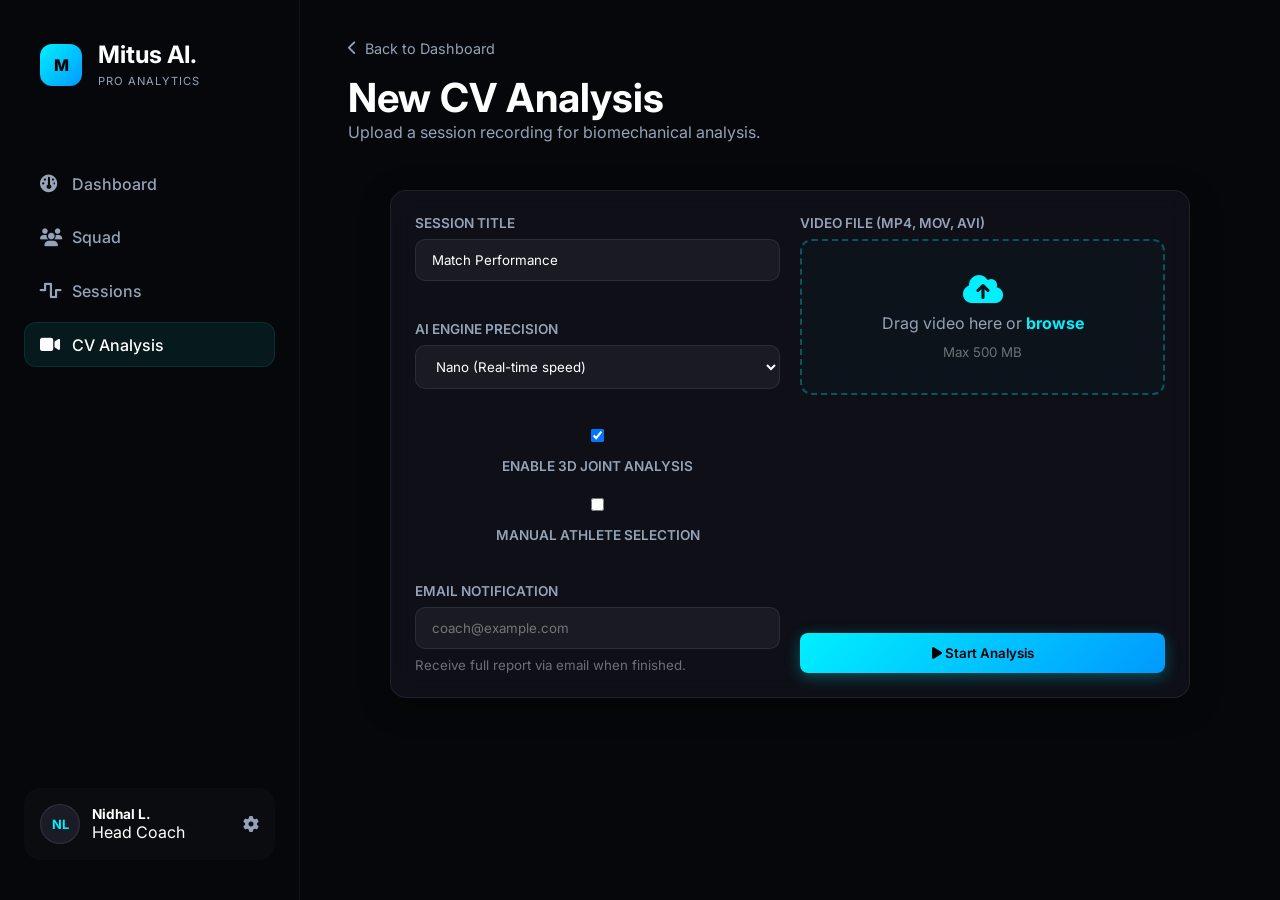
==== commit 1837fb72: "feat: Implement MAT Protocol Handler and Event Detection - Added ProtocolHandler class to manage con" ====
--- a/dashboard/index.html
+++ b/dashboard/index.html
@@ -91,6 +91,11 @@
                                     <input type="checkbox" id="pick" name="pick">
                                     <label for="pick" style="margin: 0;">Manual Athlete Selection</label>
                                 </div>
+                                <div class="form-group" style="margin-top: 1rem;">
+                                    <label>Email Notification</label>
+                                    <input type="email" id="email" name="email" placeholder="coach@example.com" style="width: 100%;">
+                                    <small style="color: rgba(255,255,255,0.4);">Receive full report via email when finished.</small>
+                                </div>
                             </div>
 
                             <!-- Right Column: File Upload -->
--- a/dashboard/dashboard.css
+++ b/dashboard/dashboard.css
@@ -798,6 +798,100 @@
 .checkbox-group {
     flex-direction: row !important;
     align-items: center;
+}
+
+/* Section Dividers */
+.section-divider {
+    font-size: 1.4rem;
+    font-weight: 800;
+    font-family: var(--font-heading);
+    color: var(--text-primary);
+    padding: 2rem 0 0.5rem 0;
+    display: flex;
+    align-items: center;
+    gap: 12px;
+    border-bottom: 1px solid rgba(255, 255, 255, 0.05);
+    margin-bottom: 0.5rem;
+}
+
+.section-divider i {
+    color: var(--accent-neon);
+}
+
+.mat-divider {
+    color: var(--accent-neon);
+    text-shadow: 0 0 15px rgba(0, 240, 255, 0.3);
+}
+
+/* MAT Analysis Section */
+.mat-section {
+    background: linear-gradient(135deg, rgba(20, 22, 32, 0.7) 0%, rgba(10, 11, 16, 0.8) 100%) !important;
+    border-left: 4px solid var(--accent-neon) !important;
+}
+
+.mat-grid {
+    display: grid;
+    grid-template-columns: repeat(auto-fit, minmax(180px, 1fr));
+    gap: 1.5rem;
+    margin-top: 1rem;
+}
+
+.mat-kpi-box {
+    background: rgba(255, 255, 255, 0.03);
+    padding: 1.25rem;
+    border-radius: 12px;
+    border: 1px solid var(--border-glass);
+    display: flex;
+    flex-direction: column;
+    align-items: center;
+    position: relative;
+    transition: all 0.3s ease;
+}
+
+.mat-kpi-box:hover {
+    background: rgba(255, 255, 255, 0.06);
+    border-color: var(--accent-neon);
+    transform: translateY(-2px);
+}
+
+.mat-kpi-box label {
+    font-size: 0.75rem;
+    color: var(--text-secondary);
+    text-transform: uppercase;
+    letter-spacing: 0.05em;
+    margin-bottom: 0.5rem;
+}
+
+.mat-kpi-box .value {
+    font-size: 1.8rem;
+    font-weight: 700;
+    font-family: var(--font-heading);
+    color: white;
+}
+
+.mat-status {
+    display: flex;
+    align-items: center;
+    gap: 10px;
+}
+
+#matSymmetryBadge {
+    background: rgba(16, 185, 129, 0.2);
+    color: var(--risk-low);
+    border: 1px solid rgba(16, 185, 129, 0.3);
+}
+
+.status-indicator {
+    width: 6px;
+    height: 6px;
+    border-radius: 50%;
+    position: absolute;
+    top: 12px;
+    right: 12px;
+}
+
+.status-success { background: var(--risk-low); box-shadow: 0 0 8px var(--risk-low); }
+.status-warning { background: var(--risk-high); box-shadow: 0 0 8px var(--risk-high); }
     gap: 0.75rem !important;
     margin-top: 0.5rem;
 }
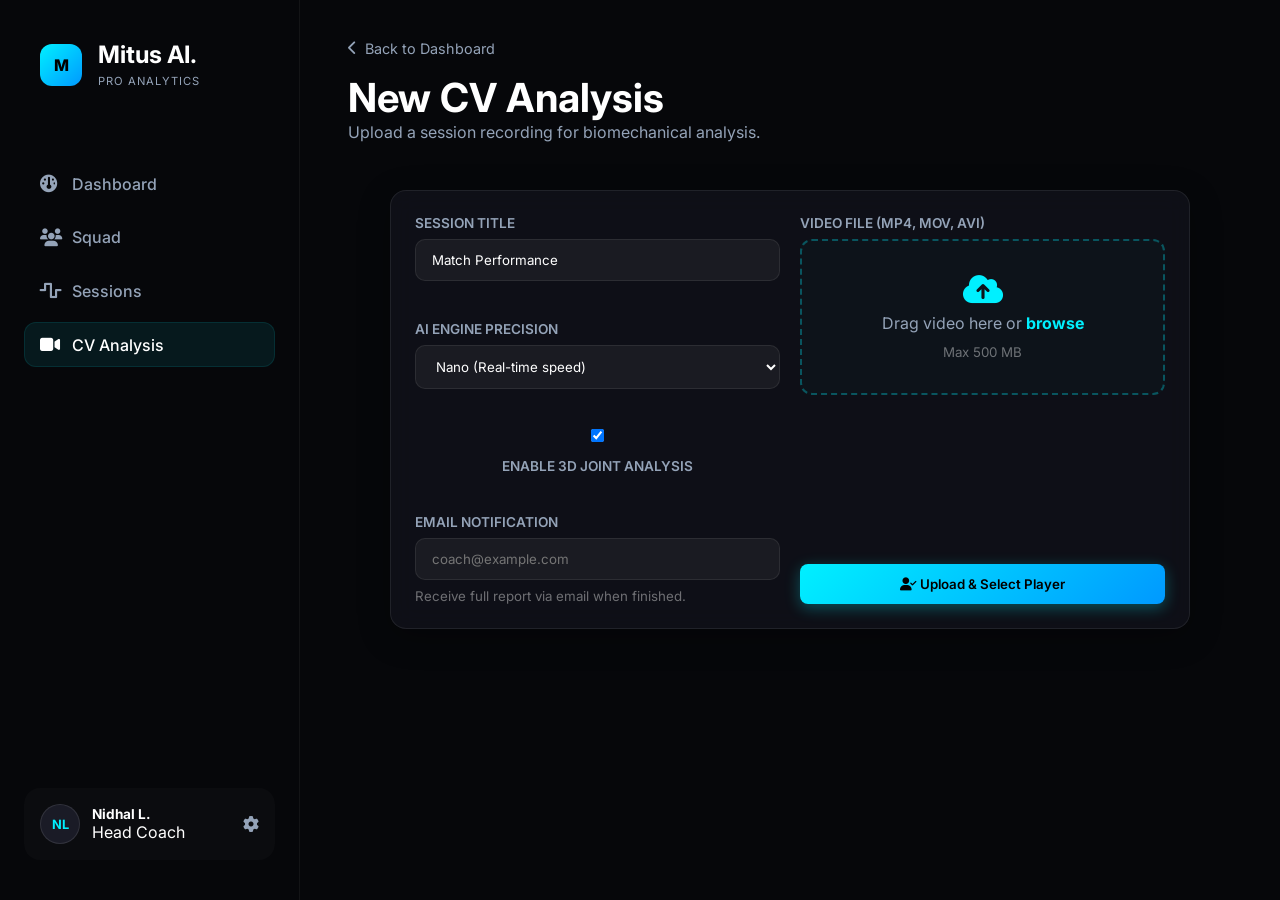
==== commit 54c5cfb2: "Refactor analysis and dashboard components for improved user experience - Removed visualization comp" ====
--- a/dashboard/index.html
+++ b/dashboard/index.html
@@ -16,6 +16,12 @@
         @keyframes fadeIn { from { opacity: 0; transform: translateY(20px); } to { opacity: 1; transform: translateY(0); } }
         
         .upload-card { max-width: 800px; margin: 2rem auto; width: 100%; }
+        .selection-view { display: none; width: 100%; max-width: 960px; margin: 0 auto; }
+        .preview-wrap { position: relative; border-radius: 12px; overflow: hidden; border: 1px solid rgba(0, 240, 255, 0.2); cursor: crosshair; }
+        .preview-wrap img { width: 100%; display: block; vertical-align: top; }
+        .candidate-row { display: flex; flex-wrap: wrap; gap: 0.5rem; margin: 1rem 0; }
+        .candidate-btn { padding: 0.5rem 1rem; border-radius: 8px; border: 1px solid rgba(0, 240, 255, 0.35); background: rgba(0, 240, 255, 0.08); color: var(--text-primary); cursor: pointer; }
+        .candidate-btn.selected { border-color: var(--accent-neon); background: rgba(0, 240, 255, 0.2); }
         .processing-view { display: none; flex-direction: column; align-items: center; justify-content: center; flex: 1; text-align: center; }
         .loading-ring-large { width: 150px; height: 150px; border: 4px solid rgba(0, 240, 255, 0.05); border-top: 4px solid var(--accent-neon); border-radius: 50%; animation: spin 1s linear infinite; margin-bottom: 3rem; position: relative; box-shadow: 0 0 40px rgba(0, 240, 255, 0.1); }
         .loading-ring-large::after { content: ''; position: absolute; inset: 15px; border: 4px solid rgba(0, 153, 255, 0.05); border-bottom: 4px solid #0099ff; border-radius: 50%; animation: spin 1.5s linear reverse infinite; }
@@ -87,10 +93,6 @@
                                     <input type="checkbox" id="run_sports2d" name="run_sports2d" checked>
                                     <label for="run_sports2d" style="margin: 0;">Enable 3D Joint Analysis</label>
                                 </div>
-                                <div class="form-group" style="display: flex; align-items: center; gap: 1rem;">
-                                    <input type="checkbox" id="pick" name="pick">
-                                    <label for="pick" style="margin: 0;">Manual Athlete Selection</label>
-                                </div>
                                 <div class="form-group" style="margin-top: 1rem;">
                                     <label>Email Notification</label>
                                     <input type="email" id="email" name="email" placeholder="coach@example.com" style="width: 100%;">
@@ -117,12 +119,43 @@
                                         <input type="file" id="file" name="file" accept="video/*" style="display: none;">
                                     </div>
                                 </div>
-                                <button type="submit" id="submitBtn" class="btn btn-primary" style="width: 100%; margin-top: 1rem;">
-                                    <i class="fa-solid fa-play"></i> Start Analysis
+                                <button type="button" id="uploadPreviewBtn" class="btn btn-primary" style="width: 100%; margin-top: 1rem;">
+                                    <i class="fa-solid fa-user-check"></i> Upload &amp; Select Player
                                 </button>
                             </div>
                         </div>
                     </form>
+                </div>
+            </div>
+
+            <!-- PLAYER SELECTION -->
+            <div id="selectionView" class="selection-view fade-in">
+                <header class="analysis-header" style="margin-bottom: 1.5rem;">
+                    <div>
+                        <button type="button" id="backToUploadBtn" class="back-link" style="background:none;border:none;cursor:pointer;">
+                            <i class="fa-solid fa-chevron-left"></i> Back
+                        </button>
+                        <h1 style="font-size: 2rem; margin-top: 0.5rem;">Select Player to Track</h1>
+                        <p id="selectionStatus" style="color: var(--text-secondary);">Click a numbered box on the preview or choose a button below.</p>
+                    </div>
+                </header>
+
+                <div class="card glass" style="padding: 1.25rem;">
+                    <div class="preview-wrap" id="previewWrap">
+                        <img id="previewImage" alt="Detection preview" />
+                    </div>
+                    <div style="display:flex;align-items:center;gap:1rem;margin-top:1rem;flex-wrap:wrap;">
+                        <label style="color:var(--text-secondary);font-size:0.9rem;">Frame</label>
+                        <input type="range" id="frameSlider" min="0" max="0" value="0" style="flex:1;min-width:120px;" />
+                        <span id="frameLabel" style="color:var(--accent-neon);font-size:0.9rem;">0</span>
+                        <button type="button" id="refreshFrameBtn" class="btn" style="padding:0.4rem 0.8rem;">
+                            <i class="fa-solid fa-rotate"></i> Refresh
+                        </button>
+                    </div>
+                    <div id="candidateButtons" class="candidate-row"></div>
+                    <button type="button" id="startAnalysisBtn" class="btn btn-primary" style="width:100%;margin-top:0.5rem;" disabled>
+                        <i class="fa-solid fa-play"></i> Start Analysis on Selected Player
+                    </button>
                 </div>
             </div>
 
@@ -165,8 +198,9 @@
 
     <script>
         const form = document.getElementById('analysisForm');
-        const submitBtn = document.getElementById('submitBtn');
+        const uploadPreviewBtn = document.getElementById('uploadPreviewBtn');
         const uploadView = document.getElementById('uploadView');
+        const selectionView = document.getElementById('selectionView');
         const processingView = document.getElementById('processingView');
         const progressBar = document.getElementById('progressBar');
         const progressPercent = document.getElementById('progressPercent');
@@ -176,6 +210,16 @@
         const cancelBtn = document.getElementById('cancelBtn');
         const dropZone = document.getElementById('dropZone');
         const fileInput = document.getElementById('file');
+        const previewImage = document.getElementById('previewImage');
+        const candidateButtons = document.getElementById('candidateButtons');
+        const startAnalysisBtn = document.getElementById('startAnalysisBtn');
+        const selectionStatus = document.getElementById('selectionStatus');
+        const frameSlider = document.getElementById('frameSlider');
+        const frameLabel = document.getElementById('frameLabel');
+        const refreshFrameBtn = document.getElementById('refreshFrameBtn');
+        const backToUploadBtn = document.getElementById('backToUploadBtn');
+
+        const PREVIEW_BANNER_H = 40;
 
         function toggleSidebar() {
             document.querySelector('.sidebar').classList.toggle('collapsed');
@@ -183,16 +227,16 @@
 
         let pollInterval = null;
         let lastLogIndex = 0;
-
-        // Resume analysis on page load if one was in progress
+        let previewSessionId = null;
+        let previewCandidates = [];
+        let selectedCandidateIndex = null;
+        let previewMeta = { width: 0, height: 0, frame_idx: 0 };
+
+        // If a job is still running, open the dashboard (it polls until complete)
         window.addEventListener('load', () => {
             const activeJobId = localStorage.getItem('mitus_active_job_id');
             if (activeJobId) {
-                console.log("Resuming analysis for job:", activeJobId);
-                uploadView.style.display = 'none';
-                processingView.style.display = 'flex';
-                addLog("Resuming analysis for job: " + activeJobId.substring(0, 8));
-                pollInterval = setInterval(() => pollStatus(activeJobId), 2500);
+                window.location.href = `dashboard.html?job_id=${activeJobId}`;
             }
         });
 
@@ -314,43 +358,164 @@
         });
         dropZone.addEventListener('click', () => fileInput.click());
 
-        form.onsubmit = async (e) => {
-            e.preventDefault();
-            
+        form.addEventListener('submit', (e) => e.preventDefault());
+
+        function showView(name) {
+            uploadView.style.display = name === 'upload' ? 'block' : 'none';
+            selectionView.style.display = name === 'selection' ? 'block' : 'none';
+            processingView.style.display = name === 'processing' ? 'flex' : 'none';
+        }
+
+        function renderCandidateButtons() {
+            candidateButtons.innerHTML = '';
+            previewCandidates.forEach((c) => {
+                const btn = document.createElement('button');
+                btn.type = 'button';
+                btn.className = 'candidate-btn' + (selectedCandidateIndex === c.index ? ' selected' : '');
+                btn.textContent = `Player ${c.index + 1}` + (c.confidence ? ` (${(c.confidence * 100).toFixed(0)}%)` : '');
+                btn.onclick = () => selectCandidate(c.index);
+                candidateButtons.appendChild(btn);
+            });
+            startAnalysisBtn.disabled = selectedCandidateIndex === null || previewCandidates.length === 0;
+        }
+
+        function selectCandidate(index) {
+            selectedCandidateIndex = index;
+            renderCandidateButtons();
+            selectionStatus.textContent = `Selected player ${index + 1}. Click "Start Analysis" to run the full pipeline.`;
+        }
+
+        function applyPreviewData(data) {
+            previewSessionId = data.session_id;
+            previewCandidates = data.candidates || [];
+            previewMeta = {
+                width: data.width,
+                height: data.height,
+                frame_idx: data.frame_idx,
+            };
+            selectedCandidateIndex = previewCandidates.length === 1 ? 0 : null;
+
+            previewImage.src = 'data:image/jpeg;base64,' + data.image_jpeg_base64;
+            selectionStatus.textContent = data.message || 'Select a player.';
+
+            frameSlider.max = Math.max(0, (data.frame_count || 1) - 1);
+            frameSlider.value = data.frame_idx || 0;
+            frameLabel.textContent = String(data.frame_idx || 0);
+
+            renderCandidateButtons();
+            showView('selection');
+        }
+
+        function mapClickToCandidate(event) {
+            if (!previewCandidates.length || !previewMeta.width) return;
+            const rect = previewImage.getBoundingClientRect();
+            const scaleX = previewMeta.width / rect.width;
+            const scaleY = (previewMeta.height + PREVIEW_BANNER_H) / rect.height;
+            const x = Math.round((event.clientX - rect.left) * scaleX);
+            const y = Math.round((event.clientY - rect.top) * scaleY);
+
+            let best = null;
+            let bestDist = Infinity;
+            const ay = y - PREVIEW_BANNER_H;
+            for (const c of previewCandidates) {
+                const [bx, by, bw, bh] = c.bbox;
+                if (bx <= x && x <= bx + bw && ay >= by && ay <= by + bh) {
+                    selectCandidate(c.index);
+                    return;
+                }
+                const cx = bx + bw / 2;
+                const cy = by + bh / 2;
+                const d = (x - cx) ** 2 + (ay - cy) ** 2;
+                if (d < bestDist) {
+                    bestDist = d;
+                    best = c.index;
+                }
+            }
+            if (best !== null) selectCandidate(best);
+        }
+
+        previewImage.addEventListener('click', mapClickToCandidate);
+
+        backToUploadBtn.onclick = () => {
+            previewSessionId = null;
+            selectedCandidateIndex = null;
+            showView('upload');
+        };
+
+        refreshFrameBtn.onclick = async () => {
+            if (!previewSessionId) return;
+            refreshFrameBtn.disabled = true;
+            const fd = new FormData();
+            fd.append('session_id', previewSessionId);
+            fd.append('frame_idx', frameSlider.value);
+            try {
+                const res = await fetch('/analyze/preview/refresh', { method: 'POST', body: fd });
+                const data = await res.json();
+                if (!res.ok) throw new Error(data.detail || data.message || 'Refresh failed');
+                applyPreviewData(data);
+            } catch (err) {
+                alert('Error: ' + err.message);
+            } finally {
+                refreshFrameBtn.disabled = false;
+            }
+        };
+
+        uploadPreviewBtn.onclick = async () => {
             if (fileInput.files.length === 0) {
-                alert("Please select a video file.");
+                alert('Please select a video file.');
                 return;
             }
 
-            submitBtn.disabled = true;
-            submitBtn.innerHTML = '<i class="fa-solid fa-spinner fa-spin"></i> Uploading...';
-            
+            uploadPreviewBtn.disabled = true;
+            uploadPreviewBtn.innerHTML = '<i class="fa-solid fa-spinner fa-spin"></i> Detecting players...';
+
+            const fd = new FormData();
+            fd.append('file', fileInput.files[0]);
+            fd.append('yolo_size', document.getElementById('yolo_size').value);
+
+            try {
+                const res = await fetch('/analyze/preview', { method: 'POST', body: fd });
+                const data = await res.json();
+                if (!res.ok) throw new Error(data.detail || data.message || 'Preview failed');
+                applyPreviewData(data);
+            } catch (err) {
+                alert('Error: ' + err.message);
+            } finally {
+                uploadPreviewBtn.disabled = false;
+                uploadPreviewBtn.innerHTML = '<i class="fa-solid fa-user-check"></i> Upload &amp; Select Player';
+            }
+        };
+
+        startAnalysisBtn.onclick = async () => {
+            if (previewSessionId === null || selectedCandidateIndex === null) {
+                alert('Please select a player first.');
+                return;
+            }
+
+            startAnalysisBtn.disabled = true;
+            startAnalysisBtn.innerHTML = '<i class="fa-solid fa-spinner fa-spin"></i> Starting...';
+
             const fd = new FormData(form);
-            const runSports2D = document.getElementById('run_sports2d').checked;
-            const pickManual = document.getElementById('pick').checked;
-            fd.set('run_sports2d', runSports2D ? 'true' : 'false');
-            fd.set('pick', pickManual ? 'true' : 'false');
-            
+            fd.append('session_id', previewSessionId);
+            fd.append('candidate_index', String(selectedCandidateIndex));
+            fd.set('run_sports2d', document.getElementById('run_sports2d').checked ? 'true' : 'false');
+
             try {
-                const response = await fetch('/analyze', { method: 'POST', body: fd });
-                const data = await response.json();
-                
-                if (response.status === 202 || response.ok) {
-                    uploadView.style.display = 'none';
-                    processingView.style.display = 'flex';
-                    
-                    addLog("Stream accepted by AI gateway.");
-                    addLog("Job UUID: " + data.job_id);
-                    
+                const res = await fetch('/analyze/confirm', { method: 'POST', body: fd });
+                const data = await res.json();
+
+                if (res.status === 202 && data.job_id) {
                     localStorage.setItem('mitus_active_job_id', data.job_id);
-                    pollInterval = setInterval(() => pollStatus(data.job_id), 2500);
+                    localStorage.setItem('mitus_latest_job_id', data.job_id);
+                    window.location.href = `dashboard.html?job_id=${data.job_id}`;
+                    return;
                 } else {
-                    throw new Error(data.detail || 'Analysis failed to start');
+                    throw new Error(data.detail || data.message || 'Failed to start analysis');
                 }
             } catch (err) {
-                alert("Error: " + err.message);
-                submitBtn.disabled = false;
-                submitBtn.innerHTML = '<i class="fa-solid fa-play"></i> Start Analysis';
+                alert('Error: ' + err.message);
+                startAnalysisBtn.disabled = false;
+                startAnalysisBtn.innerHTML = '<i class="fa-solid fa-play"></i> Start Analysis on Selected Player';
             }
         };
     </script>
